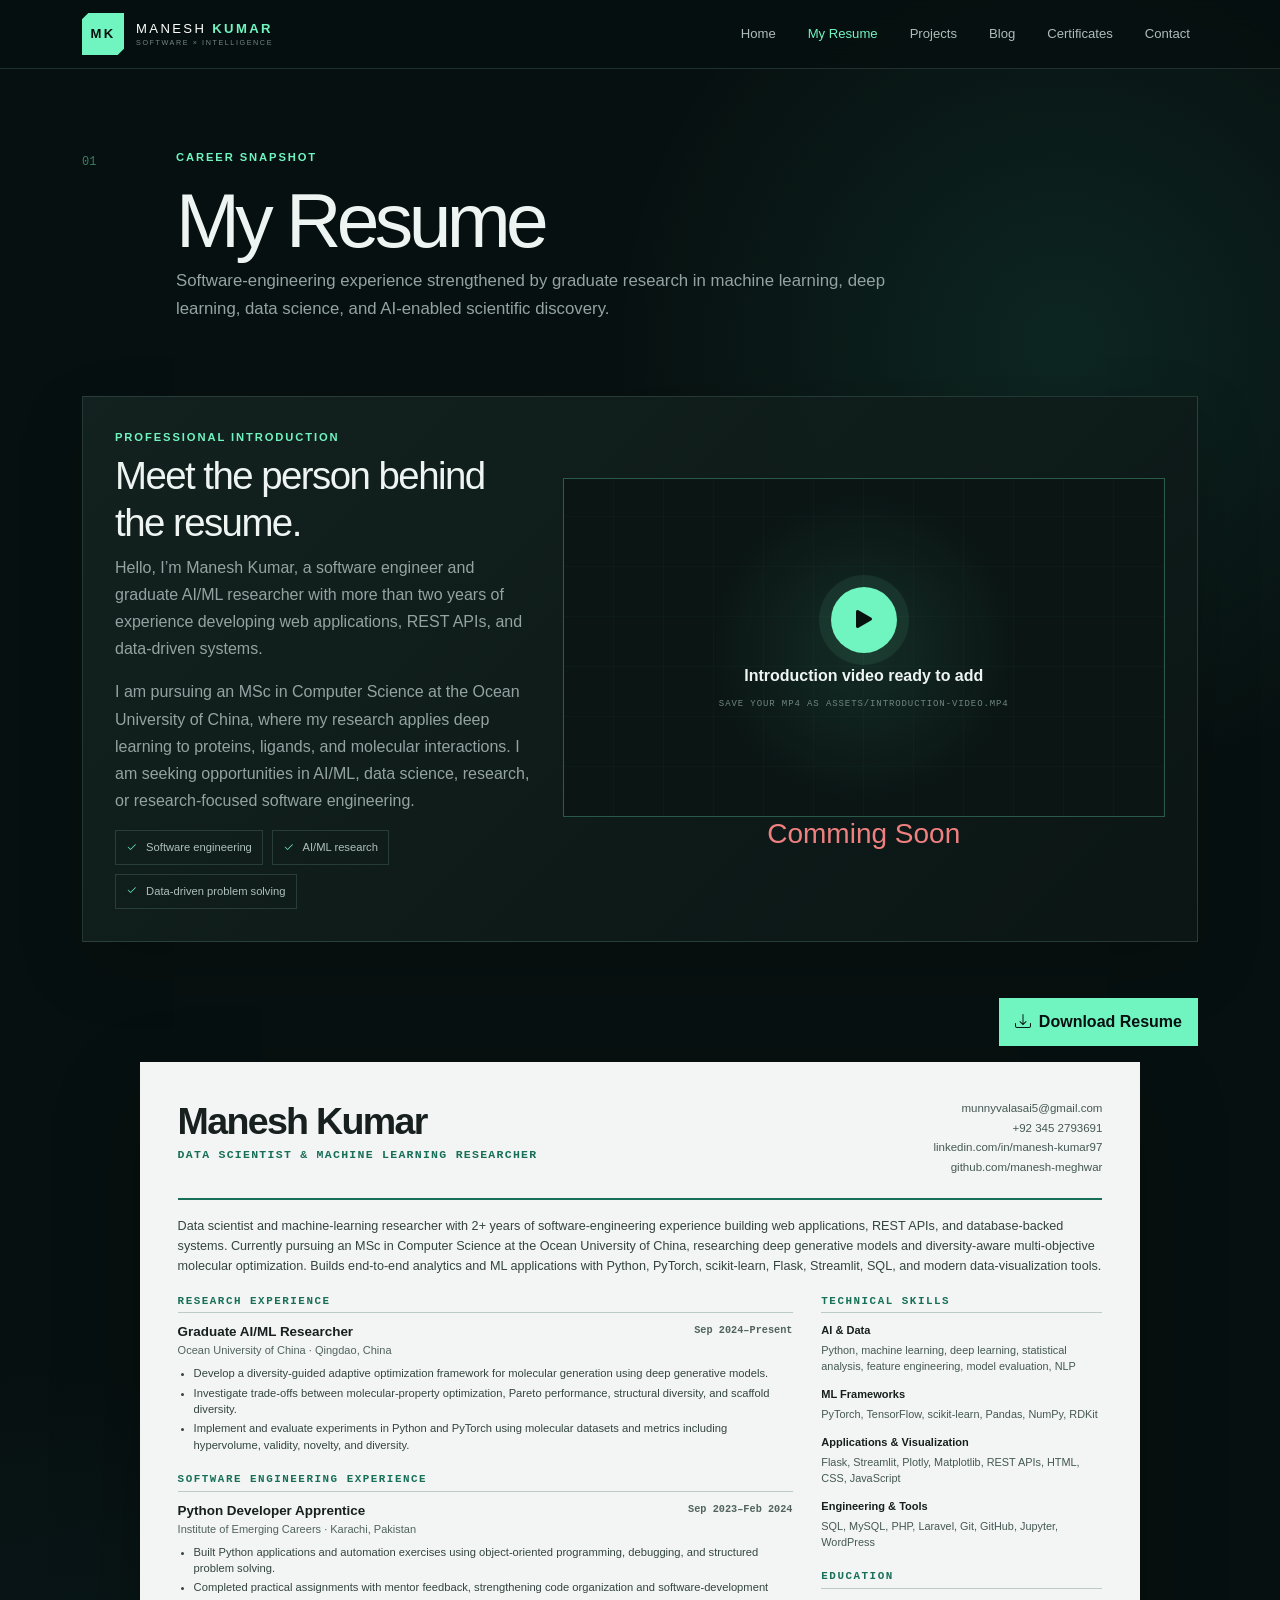
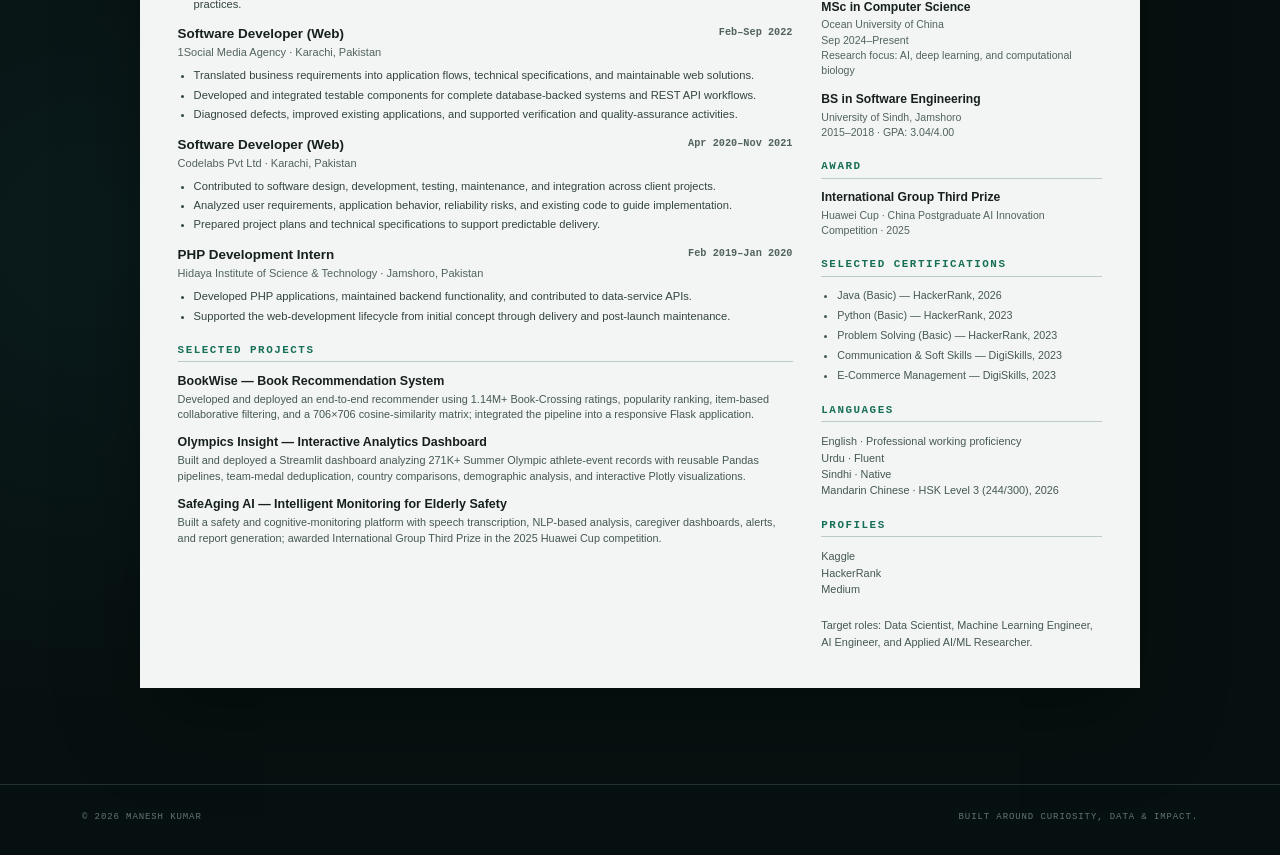
==== resume.html @ 1cb1f1df "initial comment" ====
<!doctype html>
<html lang="en">
<head>
  <meta charset="utf-8">
  <meta name="viewport" content="width=device-width, initial-scale=1">
  <meta name="description" content="Resume of Manesh Kumar, an applied AI/ML researcher and software engineer.">
  <title>Resume | Manesh Kumar</title>
  <link href="https://cdn.jsdelivr.net/npm/bootstrap@5.3.3/dist/css/bootstrap.min.css" rel="stylesheet">
  <link href="https://cdn.jsdelivr.net/npm/bootstrap-icons@1.11.3/font/bootstrap-icons.min.css" rel="stylesheet">
  <link href="css/style.css" rel="stylesheet">
  <link rel="icon" type="image/svg+xml" href="favicon.svg">
  <style>
    .resume-toolbar{display:flex;justify-content:flex-end;margin-bottom:1rem}
    .resume-download{border:0;background:#70f5c1;color:#071010;padding:.75rem 1rem;font-weight:700}
    .resume-sheet{max-width:1000px;margin-inline:auto;padding:2.35rem;background:#f2f5f3;color:#17201e}
    .resume-sheet a{color:inherit}
    .resume-header{display:grid;grid-template-columns:1fr auto;gap:1.5rem;padding-bottom:1.25rem;border-bottom:2px solid #176f58}
    .resume-name{margin:0;font-size:2.35rem;font-weight:800;letter-spacing:-.045em}
    .resume-role{margin:.25rem 0 0;color:#176f58;font:700 .72rem monospace;letter-spacing:.11em;text-transform:uppercase}
    .resume-contact{font-size:.72rem;line-height:1.7;text-align:right;color:#465854}
    .resume-summary{margin:1rem 0 1.15rem;font-size:.79rem;line-height:1.6;color:#344440}
    .resume-grid{display:grid;grid-template-columns:minmax(0,1.75fr) minmax(235px,.8fr);gap:1.8rem}
    .resume-section{margin-bottom:1.25rem}
    .resume-heading{margin:0 0 .7rem;padding-bottom:.35rem;border-bottom:1px solid #bdcbc7;color:#176f58;font:800 .68rem monospace;letter-spacing:.14em;text-transform:uppercase}
    .resume-item{margin-bottom:.9rem}
    .resume-item:last-child{margin-bottom:0}
    .resume-item-head{display:flex;justify-content:space-between;gap:1rem;align-items:flex-start}
    .resume-item h3{margin:0;font-size:.84rem;font-weight:800}
    .resume-item .organization{margin:.12rem 0 0;color:#52635f;font-size:.69rem}
    .resume-date{flex:0 0 auto;color:#52635f;font:600 .64rem monospace}
    .resume-item ul{margin:.4rem 0 0;padding-left:1rem;color:#344440;font-size:.7rem;line-height:1.45}
    .resume-item li+li{margin-top:.2rem}
    .resume-project{margin-bottom:.75rem}
    .resume-project h3{margin:0;font-size:.78rem;font-weight:800}
    .resume-project p{margin:.2rem 0 0;color:#465854;font-size:.68rem;line-height:1.45}
    .skill-group{margin-bottom:.85rem}
    .skill-group h3{margin:0 0 .28rem;font-size:.69rem;font-weight:800}
    .skill-group p,.resume-side p{margin:0;color:#465854;font-size:.68rem;line-height:1.5}
    .resume-side .resume-item{margin-bottom:.85rem}
    .resume-side .resume-item h3{font-size:.76rem}
    .resume-side .resume-item p{margin:.18rem 0 0;color:#52635f;font-size:.66rem;line-height:1.45}
    .credential-list{margin:0;padding-left:1rem;color:#465854;font-size:.67rem;line-height:1.45}
    .credential-list li+li{margin-top:.28rem}
    .resume-note{margin-top:.8rem;color:#60706c;font-size:.61rem}
    @media(max-width:767.98px){
      .resume-sheet{padding:1.35rem}
      .resume-header,.resume-grid{grid-template-columns:1fr}
      .resume-contact{text-align:left}
    }
    @media print{
      @page{size:A4;margin:8mm}
      body{background:#fff!important}
      #site-nav,#site-footer,.page-intro,.intro-video-section,.resume-toolbar{display:none!important}
      .container,.page-space{width:100%!important;max-width:none!important;margin:0!important;padding:0!important}
      .resume-sheet{width:100%;max-width:none;min-height:0;margin:0;padding:8mm;box-shadow:none;background:#fff}
      .resume-name{font-size:22pt}
      .resume-summary{font-size:7.4pt}
      .resume-heading{font-size:6.7pt}
      .resume-item h3{font-size:7.8pt}
      .resume-item ul,.resume-project p,.skill-group p,.resume-side p,.credential-list{font-size:6.5pt}
      .resume-grid{grid-template-columns:1.75fr .8fr;gap:6mm}
      .resume-section{break-inside:avoid;margin-bottom:7pt}
      .resume-item,.resume-project{break-inside:avoid}
    }
  </style>
</head>
<body>
  <div id="site-nav"></div>

  <main class="container page-space">
    <header class="page-intro">
      <span>01</span>
      <div>
        <p class="eyebrow">Career snapshot</p>
        <h1>My Resume</h1>
        <p>Software-engineering experience strengthened by graduate research in machine learning, deep learning, data science, and AI-enabled scientific discovery.</p>
      </div>
    </header>

    <section class="intro-video-section" aria-labelledby="video-title">
      <div class="row align-items-center g-4">
        <div class="col-lg-5">
          <p class="eyebrow mb-2">Professional introduction</p>
          <h2 id="video-title">Meet the person behind the resume.</h2>
          <p>
            Hello, I’m Manesh Kumar, a software engineer and graduate AI/ML researcher with more than two years of experience developing web applications, REST APIs, and data-driven systems.
          </p>
          <p>
            I am pursuing an MSc in Computer Science at the Ocean University of China, where my research applies deep learning to proteins, ligands, and molecular interactions. I am seeking opportunities in AI/ML, data science, research, or research-focused software engineering.
          </p>
          <div class="video-points">
            <span><i class="bi bi-check2"></i> Software engineering</span>
            <span><i class="bi bi-check2"></i> AI/ML research</span>
            <span><i class="bi bi-check2"></i> Data-driven problem solving</span>
          </div>
        </div>
        <div class="col-lg-7">
          <div class="video-frame" id="intro-video-frame">
            <video id="intro-video" controls preload="metadata" playsinline>
              <source src="assets/introduction-video.mp4" type="video/mp4">
              Your browser does not support HTML5 video.
            </video>
            <div class="video-placeholder">
              <span class="play-symbol"><i class="bi bi-play-fill"></i></span>
              <strong>Introduction video ready to add</strong>
              <small>Save your MP4 as assets/introduction-video.mp4</small>
            </div>
          </div>
          
            <h3 style="color: lightcoral; text-align: center;">Comming Soon</h3>
        </div>
      </div>
    </section>

    <div class="resume-toolbar">
      <button class="resume-download" type="button" onclick="window.print()">
        <i class="bi bi-download me-2"></i>Download Resume
      </button>
    </div>

    <article class="resume-sheet" aria-label="Resume of Manesh Kumar">
      <header class="resume-header">
        <div>
          <h2 class="resume-name">Manesh Kumar</h2>
          <p class="resume-role">Data Scientist &amp; Machine Learning Researcher</p>
        </div>
        <div class="resume-contact">
          <a href="mailto:munnyvalasai5@gmail.com">munnyvalasai5@gmail.com</a><br>
          <a href="tel:+923452793691">+92 345 2793691</a><br>
          <a href="https://www.linkedin.com/in/manesh-kumar97">linkedin.com/in/manesh-kumar97</a><br>
          <a href="https://github.com/manesh-meghwar">github.com/manesh-meghwar</a>
        </div>
      </header>

      <p class="resume-summary">
        Data scientist and machine-learning researcher with 2+ years of software-engineering experience building web applications, REST APIs, and database-backed systems. Currently pursuing an MSc in Computer Science at the Ocean University of China, researching deep generative models and diversity-aware multi-objective molecular optimization. Builds end-to-end analytics and ML applications with Python, PyTorch, scikit-learn, Flask, Streamlit, SQL, and modern data-visualization tools.
      </p>

      <div class="resume-grid">
        <div>
          <section class="resume-section">
            <h2 class="resume-heading">Research Experience</h2>
            <article class="resume-item">
              <div class="resume-item-head">
                <div>
                  <h3>Graduate AI/ML Researcher</h3>
                  <p class="organization">Ocean University of China · Qingdao, China</p>
                </div>
                <time class="resume-date">Sep 2024–Present</time>
              </div>
              <ul>
                <li>Develop a diversity-guided adaptive optimization framework for molecular generation using deep generative models.</li>
                <li>Investigate trade-offs between molecular-property optimization, Pareto performance, structural diversity, and scaffold diversity.</li>
                <li>Implement and evaluate experiments in Python and PyTorch using molecular datasets and metrics including hypervolume, validity, novelty, and diversity.</li>
              </ul>
            </article>
          </section>

          <section class="resume-section">
            <h2 class="resume-heading">Software Engineering Experience</h2>
            <article class="resume-item">
              <div class="resume-item-head">
                <div>
                  <h3>Python Developer Apprentice</h3>
                  <p class="organization">Institute of Emerging Careers · Karachi, Pakistan</p>
                </div>
                <time class="resume-date">Sep 2023–Feb 2024</time>
              </div>
              <ul>
                <li>Built Python applications and automation exercises using object-oriented programming, debugging, and structured problem solving.</li>
                <li>Completed practical assignments with mentor feedback, strengthening code organization and software-development practices.</li>
              </ul>
            </article>

            <article class="resume-item">
              <div class="resume-item-head">
                <div>
                  <h3>Software Developer (Web)</h3>
                  <p class="organization">1Social Media Agency · Karachi, Pakistan</p>
                </div>
                <time class="resume-date">Feb–Sep 2022</time>
              </div>
              <ul>
                <li>Translated business requirements into application flows, technical specifications, and maintainable web solutions.</li>
                <li>Developed and integrated testable components for complete database-backed systems and REST API workflows.</li>
                <li>Diagnosed defects, improved existing applications, and supported verification and quality-assurance activities.</li>
              </ul>
            </article>

            <article class="resume-item">
              <div class="resume-item-head">
                <div>
                  <h3>Software Developer (Web)</h3>
                  <p class="organization">Codelabs Pvt Ltd · Karachi, Pakistan</p>
                </div>
                <time class="resume-date">Apr 2020–Nov 2021</time>
              </div>
              <ul>
                <li>Contributed to software design, development, testing, maintenance, and integration across client projects.</li>
                <li>Analyzed user requirements, application behavior, reliability risks, and existing code to guide implementation.</li>
                <li>Prepared project plans and technical specifications to support predictable delivery.</li>
              </ul>
            </article>
            
            <article class="resume-item">
              <div class="resume-item-head">
                <div>
                  <h3>PHP Development Intern</h3>
                  <p class="organization">Hidaya Institute of Science &amp; Technology · Jamshoro, Pakistan</p>
                </div>
                <time class="resume-date">Feb 2019–Jan 2020</time>
              </div>
              <ul>
                <li>Developed PHP applications, maintained backend functionality, and contributed to data-service APIs.</li>
                <li>Supported the web-development lifecycle from initial concept through delivery and post-launch maintenance.</li>
              </ul>
            </article>
          </section>

          <section class="resume-section">
            <h2 class="resume-heading">Selected Projects</h2>
            <article class="resume-project">
              <h3><a href="https://book-recommendation-system1-919s.onrender.com/">BookWise — Book Recommendation System</a></h3>
              <p>Developed and deployed an end-to-end recommender using 1.14M+ Book-Crossing ratings, popularity ranking, item-based collaborative filtering, and a 706×706 cosine-similarity matrix; integrated the pipeline into a responsive Flask application.</p>
            </article>
            <article class="resume-project">
              <h3><a href="https://olympics-insight-dashboard.onrender.com/">Olympics Insight — Interactive Analytics Dashboard</a></h3>
              <p>Built and deployed a Streamlit dashboard analyzing 271K+ Summer Olympic athlete-event records with reusable Pandas pipelines, team-medal deduplication, country comparisons, demographic analysis, and interactive Plotly visualizations.</p>
            </article>
            <article class="resume-project">
              <h3>SafeAging AI — Intelligent Monitoring for Elderly Safety</h3>
              <p>Built a safety and cognitive-monitoring platform with speech transcription, NLP-based analysis, caregiver dashboards, alerts, and report generation; awarded International Group Third Prize in the 2025 Huawei Cup competition.</p>
            </article>
          </section>
        </div>

        <aside class="resume-side">
          <section class="resume-section">
            <h2 class="resume-heading">Technical Skills</h2>
            <div class="skill-group">
              <h3>AI &amp; Data</h3>
              <p>Python, machine learning, deep learning, statistical analysis, feature engineering, model evaluation, NLP</p>
            </div>
            <div class="skill-group">
              <h3>ML Frameworks</h3>
              <p>PyTorch, TensorFlow, scikit-learn, Pandas, NumPy, RDKit</p>
            </div>
            <div class="skill-group">
              <h3>Applications &amp; Visualization</h3>
              <p>Flask, Streamlit, Plotly, Matplotlib, REST APIs, HTML, CSS, JavaScript</p>
            </div>
            <div class="skill-group">
              <h3>Engineering &amp; Tools</h3>
              <p>SQL, MySQL, PHP, Laravel, Git, GitHub, Jupyter, WordPress</p>
            </div>
          </section>

          <section class="resume-section">
            <h2 class="resume-heading">Education</h2>
            <article class="resume-item">
              <h3>MSc in Computer Science</h3>
              <p>Ocean University of China<br>Sep 2024–Present<br>Research focus: AI, deep learning, and computational biology</p>
            </article>
            <article class="resume-item">
              <h3>BS in Software Engineering</h3>
              <p>University of Sindh, Jamshoro<br>2015–2018 · GPA: 3.04/4.00</p>
            </article>
          </section>

          <section class="resume-section">
            <h2 class="resume-heading">Award</h2>
            <article class="resume-item">
              <h3>International Group Third Prize</h3>
              <p>Huawei Cup · China Postgraduate AI Innovation Competition · 2025</p>
            </article>
          </section>

          <section class="resume-section">
            <h2 class="resume-heading">Selected Certifications</h2>
            <ul class="credential-list">
              <li>Java (Basic) — HackerRank, 2026</li>
              <li>Python (Basic) — HackerRank, 2023</li>
              <li>Problem Solving (Basic) — HackerRank, 2023</li>
              <li>Communication &amp; Soft Skills — DigiSkills, 2023</li>
              <li>E-Commerce Management — DigiSkills, 2023</li>
            </ul>
          </section>

          <section class="resume-section">
            <h2 class="resume-heading">Languages</h2>
            <p>English · Professional working proficiency</p>
            <p>Urdu · Fluent</p>
            <p>Sindhi · Native</p>
            <p>Mandarin Chinese · HSK Level 3 (244/300), 2026</p>
          </section>

          <section class="resume-section">
            <h2 class="resume-heading">Profiles</h2>
            <p><a href="https://www.kaggle.com/kumarvalasai">Kaggle</a></p>
            <p><a href="https://www.hackerrank.com/profile/munnyvalasai5">HackerRank</a></p>
            <p><a href="https://medium.com/@munnyvalasai5">Medium</a></p>
          </section>

          <p class="resume-note">Target roles: Data Scientist, Machine Learning Engineer, AI Engineer, and Applied AI/ML Researcher.</p>
        </aside>
      </div>
    </article>
  </main>

  <div id="site-footer"></div>
  <script src="https://cdn.jsdelivr.net/npm/bootstrap@5.3.3/dist/js/bootstrap.bundle.min.js"></script>
  <script src="js/main.js"></script>
</body>
</html>
---- css/style.css ----
:root{--night:#071010;--panel:#111a1a;--panel2:#152020;--ink:#eef4f2;--muted:#94a3a2;--mint:#70f5c1;--cyan:#55cddd;--line:rgba(193,255,229,.14)}
*{box-sizing:border-box}html{scroll-behavior:smooth}body{min-height:100vh;background:radial-gradient(circle at 83% 14%,rgba(60,214,170,.11),transparent 28rem),radial-gradient(circle at 7% 75%,rgba(49,151,168,.08),transparent 30rem),var(--night);color:var(--ink);font-family:Arial,Helvetica,sans-serif}a{text-decoration:none}.navbar{background:rgba(7,16,16,.9);border-bottom:1px solid var(--line);backdrop-filter:blur(14px)}.navbar-brand{display:flex;align-items:center;gap:12px;color:#fff!important;font-size:.82rem;letter-spacing:.18em}.brand-mark{width:42px;height:42px;display:grid;place-items:center;background:var(--mint);color:#07100e;font-weight:800;clip-path:polygon(15% 0,100% 0,100% 85%,85% 100%,0 100%,0 15%)}.brand-copy b{color:var(--mint)}.brand-copy small{display:block;color:#728584;font-size:.45rem;letter-spacing:.22em}.navbar-toggler{border-color:var(--line)}.navbar-toggler-icon{filter:invert(1)}.nav-link{color:#aebdba!important;font-size:.82rem}.nav-link:hover,.nav-link.active{color:var(--mint)!important}.hero-section{min-height:calc(100vh - 80px);padding-top:5rem;padding-bottom:5rem}.eyebrow{color:var(--mint);font-size:.7rem;font-weight:700;letter-spacing:.17em;text-transform:uppercase}.status-dot{display:inline-block;width:7px;height:7px;margin-right:10px;border-radius:50%;background:var(--mint);box-shadow:0 0 0 6px rgba(112,245,193,.08)}.hero-title{margin-top:1.4rem;font-size:clamp(3.3rem,6.2vw,6rem);line-height:.97;letter-spacing:-.065em;font-weight:650}.hero-title span{color:transparent;-webkit-text-stroke:1px rgba(211,252,237,.65)}.role{margin-top:1.8rem;color:#d2dedb;font-family:monospace}.lead-copy{max-width:680px;color:#98aaa7;line-height:1.75;font-size:1.05rem}.btn-mint{background:var(--mint);border:1px solid var(--mint);color:#06100d;padding:.85rem 1.2rem;font-weight:700;border-radius:0}.btn-mint:hover{background:#9affd7;color:#06100d}.btn-outline-soft{border:1px solid var(--line);color:var(--ink);padding:.85rem 1.2rem;border-radius:0}.btn-outline-soft:hover{border-color:var(--mint);color:var(--mint)}.career-stats{margin-top:3rem}.stat{display:grid;gap:.25rem;padding-left:.8rem;border-left:1px solid var(--line)}.stat strong{font-family:monospace;font-size:1.25rem}.stat span{color:#6f8380;font-size:.62rem;letter-spacing:.1em;text-transform:uppercase}.portrait-stage{min-height:560px;position:relative;display:grid;place-items:center}.portrait-stage:before{content:"";position:absolute;width:390px;height:390px;border:1px solid var(--line);transform:rotate(45deg)}.orbit{position:absolute;border:1px dashed rgba(112,245,193,.17);border-radius:50%;animation:spin 30s linear infinite}.orbit:after{content:"";position:absolute;top:49%;left:-4px;width:8px;height:8px;border-radius:50%;background:var(--cyan);box-shadow:0 0 18px var(--cyan)}.orbit-lg{width:500px;height:500px}.orbit-sm{width:340px;height:340px;animation-direction:reverse;animation-duration:20s}@keyframes spin{to{transform:rotate(360deg)}}.portrait-card{position:relative;z-index:2;width:320px;padding:.6rem;background:rgba(14,25,24,.96);border:1px solid rgba(112,245,193,.32);box-shadow:0 30px 90px rgba(0,0,0,.4)}.portrait-placeholder{height:355px;display:grid;place-content:center;gap:.8rem;text-align:center;background:linear-gradient(145deg,rgba(112,245,193,.1),transparent 55%),repeating-linear-gradient(90deg,transparent 0 39px,rgba(112,245,193,.04) 40px),repeating-linear-gradient(0deg,transparent 0 39px,rgba(112,245,193,.04) 40px),#0c1515}.portrait-placeholder span{color:rgba(181,255,226,.9);font-size:4.8rem;font-weight:800;letter-spacing:-.08em}.portrait-placeholder small,.mini-label,.tech-line{font-family:monospace;font-size:.56rem;letter-spacing:.14em;text-transform:uppercase;color:#718a85}.mini-label{color:var(--mint)}.data-chip{position:absolute;z-index:3;padding:.65rem .8rem;border:1px solid var(--line);background:rgba(7,16,16,.94);color:#9eb5b0;font:9px monospace;letter-spacing:.1em}.data-chip i{display:inline-block;width:5px;height:5px;margin-right:7px;background:var(--mint)}.data-chip b{color:var(--mint)}.chip-left{left:1%;top:22%}.chip-right{right:0;bottom:21%}.page-space{padding-top:5rem;padding-bottom:6rem;min-height:78vh}.page-intro{display:grid;grid-template-columns:70px minmax(0,800px);gap:1.5rem;margin-bottom:3.5rem}.page-intro>span{padding-top:.4rem;color:rgba(112,245,193,.48);font:12px monospace}.page-intro h1{font-size:clamp(3rem,6vw,5.6rem);line-height:1;letter-spacing:-.06em}.page-intro div>p:last-child{max-width:720px;color:var(--muted);font-size:1.05rem;line-height:1.7}.resume-sheet{padding:2.8rem;background:#e8eeeb;color:#17201e;box-shadow:0 35px 80px rgba(0,0,0,.3)}.resume-head{padding-bottom:1.6rem;border-bottom:2px solid #17201e}.resume-kicker,.resume-title{color:#167c5d;font:700 .68rem monospace;letter-spacing:.16em;text-transform:uppercase}.resume-head h2{font-size:2.3rem}.resume-head p,.resume-contact{color:#50615d}.resume-contact a{color:#344b46}.resume-title{margin-bottom:1.2rem}.job{margin-bottom:1.7rem}.job h4,.resume-aside h4{font-size:.9rem;font-weight:700}.job p,.job time,.resume-aside p{color:#5b6d68;font-size:.72rem}.job ul{padding-left:1.1rem;color:#344440;font-size:.75rem;line-height:1.55}.resume-aside{border-left:1px solid #bdc9c5}.resume-aside section{margin-bottom:2rem}.tag-list{display:flex;flex-wrap:wrap;gap:.4rem}.tag-list span{padding:.38rem .5rem;background:#d5e0dc;font:9px monospace}.project-card,.content-card,.certificate-card{height:100%;border:1px solid var(--line);background:rgba(17,26,26,.84)}.project-top{display:grid;grid-template-columns:150px 1fr;min-height:170px}.project-visual{position:relative;display:grid;place-items:center;border-right:1px solid var(--line);background:linear-gradient(145deg,#162925,#0c1717);overflow:hidden}.project-visual:before,.project-visual:after{content:"";position:absolute;border:1px solid rgba(112,245,193,.2);border-radius:50%}.project-visual:before{width:130px;height:130px}.project-visual:after{width:70px;height:70px}.project-visual b{z-index:1;color:var(--mint);font-size:1.8rem}.project-body{padding:1.5rem}.card-label{color:var(--mint);font:9px monospace;letter-spacing:.12em;text-transform:uppercase}.project-body h2,.content-card h2{font-size:1.25rem}.accordion-button{background:transparent!important;color:#829691!important;box-shadow:none!important;font-size:.7rem;padding:1rem 1.5rem;border-top:1px solid var(--line)}.accordion-button:after{filter:invert(1)}.accordion-body{color:#afbfbb;font-size:.85rem;line-height:1.6;border-top:1px solid var(--line)}.content-card{padding:.85rem .85rem 1.6rem}.visual-wave{height:210px;position:relative;display:grid;place-items:center;background:linear-gradient(135deg,#162c27,#0c1717);margin-bottom:1.5rem}.visual-wave span{position:absolute;left:1rem;top:1rem;color:#66827c;font:9px monospace}.visual-wave i{width:170px;height:75px;border-top:2px solid var(--mint);border-radius:50%;transform:rotate(-8deg);box-shadow:0 -15px 30px rgba(112,245,193,.1)}.content-card>p,.content-card>h2,.content-card>a{margin-left:.6rem;margin-right:.6rem}.disabled-link{color:#718681;font-size:.75rem;pointer-events:none}.content-note{margin-top:2rem;padding:1rem;border-left:2px solid var(--mint);background:rgba(112,245,193,.04);color:#859994;font-size:.82rem}.certificate-card{position:relative;min-height:210px;padding:1.5rem;background:linear-gradient(145deg,rgba(22,34,33,.9),rgba(12,22,21,.85))}.certificate-card .seal{float:right;width:38px;height:38px;display:grid;place-items:center;border:1px solid rgba(112,245,193,.45);color:var(--mint);border-radius:50%}.certificate-card small{color:#71847f}.certificate-card h2{clear:both;padding-top:2rem;font-size:1.15rem}.certificate-card p{color:var(--mint);font-size:.72rem}.social-card{min-height:125px;padding:1.4rem;display:grid;grid-template-columns:66px 1fr auto;gap:1rem;align-items:center;border:1px solid var(--line);background:var(--panel);color:var(--ink);transition:.2s}.social-card:hover{color:var(--ink);border-color:rgba(112,245,193,.62);transform:translateY(-3px)}.social-card>span{width:62px;height:62px;display:grid;place-items:center;background:var(--mint);color:#07110e;font-size:1.8rem}.social-card div{min-width:0}.social-card small{display:block;color:#728681;font:9px monospace;letter-spacing:.14em}.social-card strong{font-size:.85rem;overflow-wrap:anywhere}.social-card>i{color:var(--mint)}.placeholder-card{opacity:.6}.site-footer{border-top:1px solid var(--line);color:#627571;font:9px monospace;letter-spacing:.1em;text-transform:uppercase}.site-footer .container{padding-top:1.7rem;padding-bottom:1.7rem}
.intro-video-section{margin-bottom:3.5rem;padding:2rem;border:1px solid var(--line);background:linear-gradient(135deg,rgba(19,35,32,.9),rgba(11,22,21,.88));box-shadow:0 24px 60px rgba(0,0,0,.2)}.intro-video-section h2{max-width:420px;font-size:clamp(1.8rem,3vw,2.7rem);letter-spacing:-.04em}.intro-video-section p:not(.eyebrow){max-width:520px;color:var(--muted);line-height:1.7}.video-points{display:flex;flex-wrap:wrap;gap:.55rem}.video-points span{padding:.5rem .65rem;border:1px solid var(--line);color:#aec0bc;font-size:.7rem}.video-points i{color:var(--mint);margin-right:.35rem}.video-frame{position:relative;aspect-ratio:16/9;display:grid;place-items:center;overflow:hidden;border:1px solid rgba(112,245,193,.3);background:radial-gradient(circle at center,rgba(112,245,193,.1),transparent 45%),repeating-linear-gradient(90deg,transparent 0 49px,rgba(112,245,193,.04) 50px),repeating-linear-gradient(0deg,transparent 0 49px,rgba(112,245,193,.04) 50px),#0a1514}.video-frame video{position:absolute;inset:0;width:100%;height:100%;object-fit:cover;z-index:2;background:#071010}.video-placeholder{display:none;position:relative;z-index:1;text-align:center;padding:1rem}.video-missing .video-placeholder{display:grid;place-items:center;gap:.7rem}.video-missing video{display:none}.play-symbol{width:66px;height:66px;display:grid;place-items:center;border-radius:50%;background:var(--mint);color:#07110e;font-size:2rem;box-shadow:0 0 0 12px rgba(112,245,193,.08)}.video-placeholder small{color:#6f8580;font:9px monospace;letter-spacing:.1em;text-transform:uppercase}
@media(max-width:991px){.portrait-stage{min-height:520px}.resume-aside{border-left:0;border-top:1px solid #bdc9c5;padding-top:2rem}.navbar-collapse{padding-top:1rem}}@media(max-width:575px){.hero-section,.page-space{padding-left:1.25rem;padding-right:1.25rem}.hero-title{font-size:3.2rem}.portrait-stage{transform:scale(.84);margin:-2rem}.page-intro{grid-template-columns:1fr;gap:.2rem}.resume-sheet{padding:1.5rem 1rem}.intro-video-section{padding:1.25rem}.project-top{grid-template-columns:110px 1fr}.social-card{grid-template-columns:54px 1fr auto;padding:1rem}.social-card>span{width:52px;height:52px}.site-footer .container{display:grid!important;gap:.6rem}}

/* Project artwork behind each project title. */
.project-image-body{
  position:relative;
  isolation:isolate;
  overflow:hidden;
  display:flex;
  min-width:0;
  flex-direction:column;
  justify-content:center;
  background:#0e1817;
}
.project-image-body::before{
  content:"";
  position:absolute;
  inset:-3px;
  z-index:0;
  background-image:var(--project-image);
  background-position:center;
  background-size:cover;
  filter:blur(.75px);
  opacity:.72;
  transform:scale(1.01);
}
.project-image-body::after{
  content:"";
  position:absolute;
  inset:0;
  z-index:1;
  background:linear-gradient(90deg,rgba(7,16,16,.62),rgba(7,16,16,.32));
}
.project-image-body .card-label,
.project-image-body h2{
  position:relative;
  z-index:2;
  text-shadow:0 2px 16px rgba(0,0,0,.85);
}

.project-visual .project-logo{
  position:relative;
  z-index:2;
  display:block;
  width:110px;
  height:110px;
  padding:5px;
  object-fit:cover;
  object-position:center;
  border:1px solid rgba(112,245,193,.42);
  border-radius:50%;
  background:#0c1717;
  box-shadow:0 12px 30px rgba(0,0,0,.32);
}

@media(max-width:575px){
  .project-visual .project-logo{
    width:82px;
    height:82px;
  }
}

/* Active Medium links used by blog cards */
.blog-link{
  display:inline-flex;
  align-items:center;
  gap:.4rem;
  color:var(--mint);
  font-size:.75rem;
  font-weight:700;
  letter-spacing:.04em;
  text-decoration:none;
  pointer-events:auto;
  transition:color .2s ease;
}
.blog-link:hover{color:#fff}
.blog-link i{transition:transform .2s ease}
.blog-link:hover i{transform:translate(2px,-2px)}
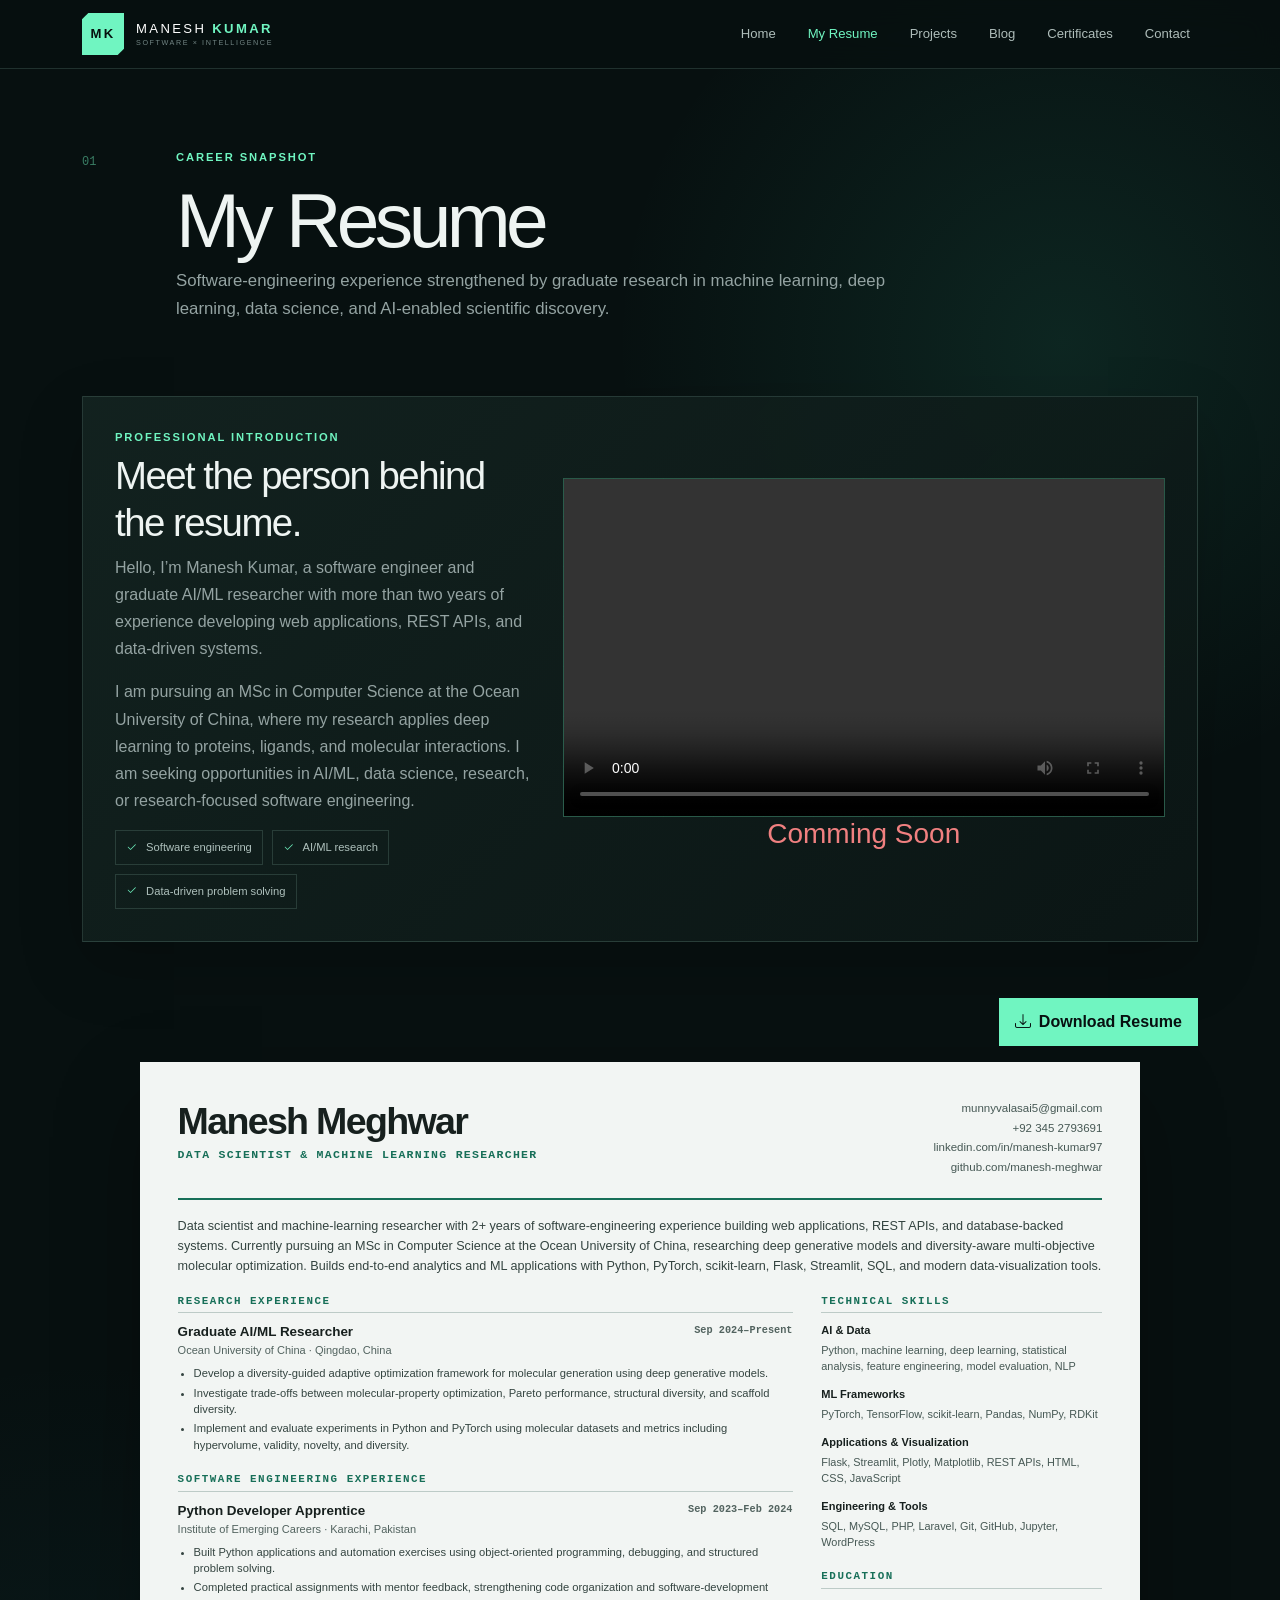
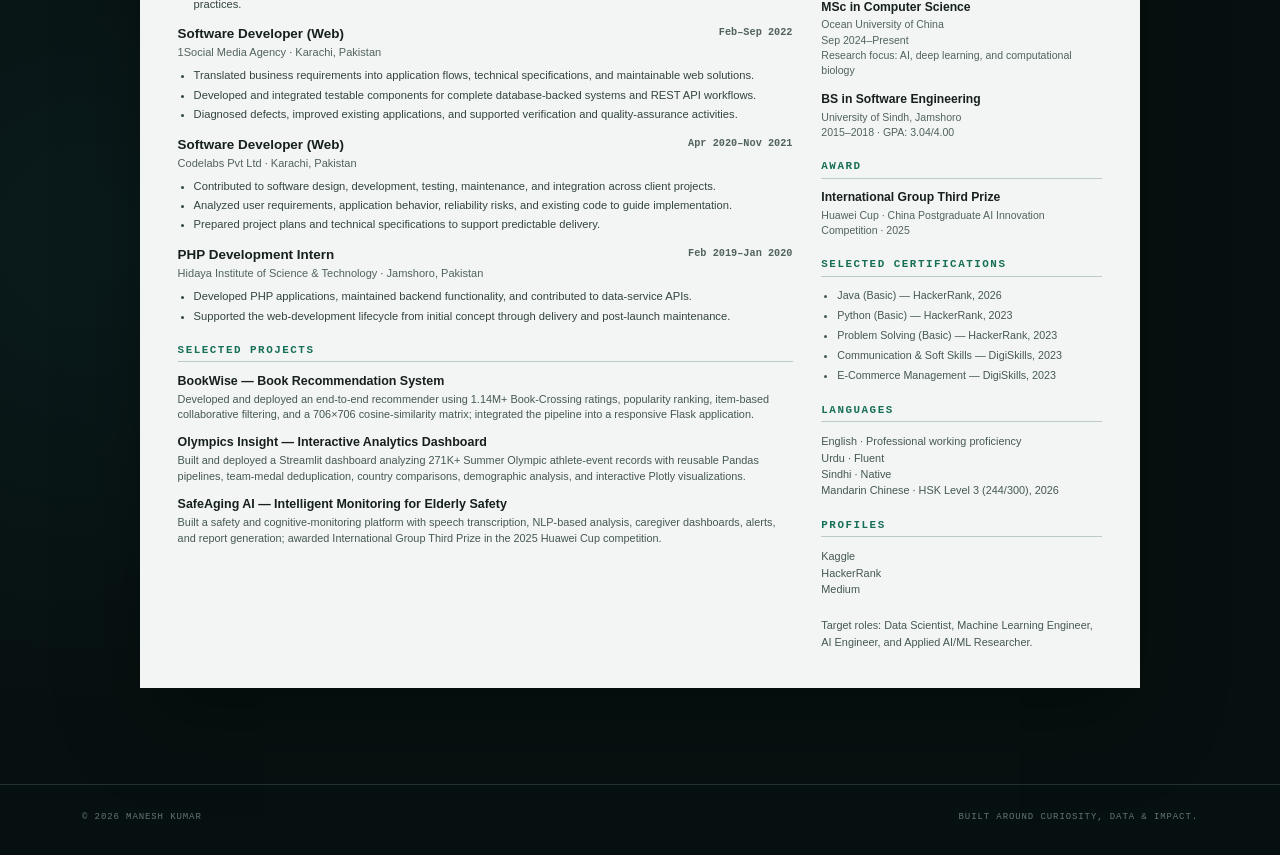
==== commit 81a1334c: "Modify Name" ====
--- a/resume.html
+++ b/resume.html
@@ -121,7 +121,7 @@
     <article class="resume-sheet" aria-label="Resume of Manesh Kumar">
       <header class="resume-header">
         <div>
-          <h2 class="resume-name">Manesh Kumar</h2>
+          <h2 class="resume-name">Manesh Meghwar</h2>
           <p class="resume-role">Data Scientist &amp; Machine Learning Researcher</p>
         </div>
         <div class="resume-contact">
